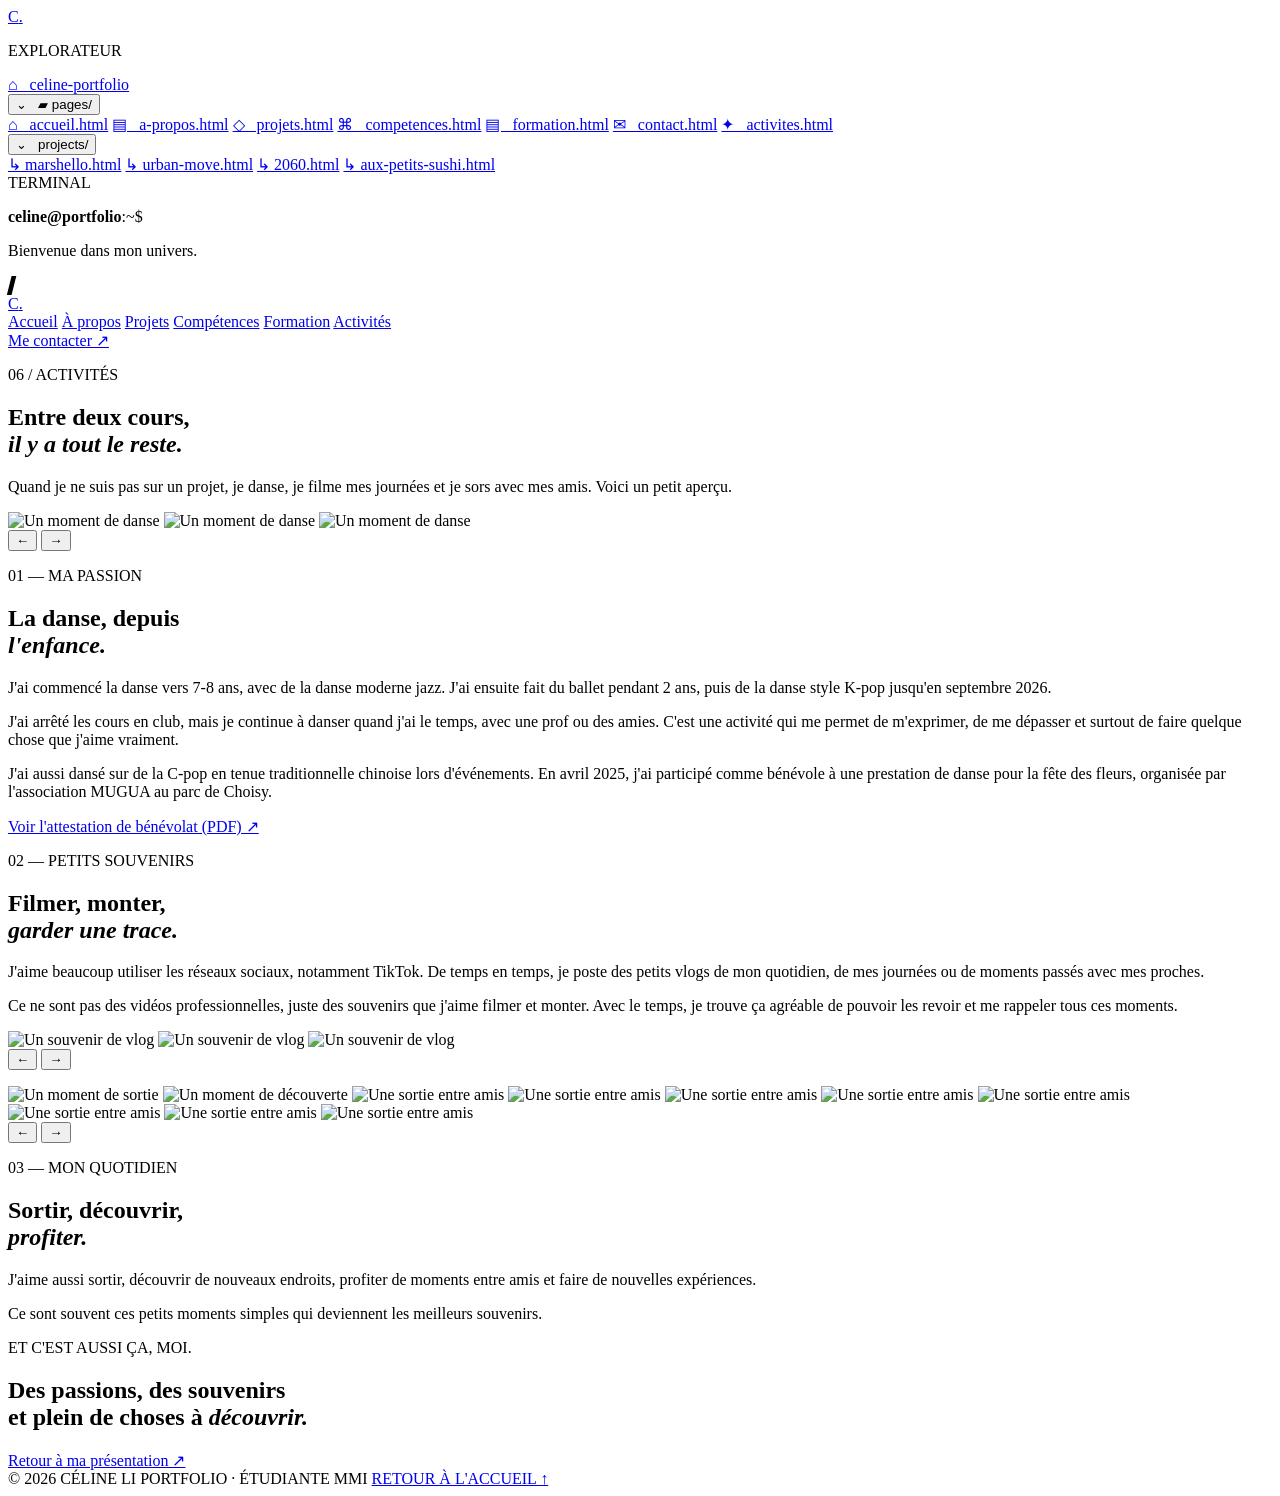
==== activites.html @ ab3d90d6 "Add files via upload" ====
<!DOCTYPE html>
<html lang="fr">
<head>
  <meta charset="UTF-8">
  <meta name="viewport" content="width=device-width, initial-scale=1.0">
  <meta name="description" content="Les activités de Céline Li : danse, vlogs et sorties.">
  <title>Activités — Céline Li</title>
  <link rel="preconnect" href="https://fonts.googleapis.com">
  <link rel="preconnect" href="https://fonts.gstatic.com" crossorigin>
  <link href="https://fonts.googleapis.com/css2?family=DM+Sans:wght@400;500;600;700&family=Playfair+Display:ital,wght@0,600;0,700;1,600&family=Space+Mono:wght@400;700&display=swap" rel="stylesheet">
  <link rel="stylesheet" href="css/base.css">
  <link rel="stylesheet" href="css/activites.css">
  <link rel="stylesheet" href="css/lightbox.css">
  <script src="js/base.js" defer></script>
  <script src="js/lightbox.js" defer></script>
  <script src="js/activites.js" defer></script>
</head>
<body data-page="activites">
<div class="layout">
  <aside class="explorer">
    <a class="monogram" href="index.html">C<span>.</span></a>
    <p class="explorer-label">EXPLORATEUR</p>
    <a class="tree-link" href="index.html">⌂ &nbsp; celine-portfolio</a>
    <div class="tree-group">
      <button class="tree-toggle" aria-expanded="true">⌄ &nbsp; ▰ pages/</button>
      <div class="tree-children">
        <a href="index.html">⌂ &nbsp; accueil.html</a>
        <a href="apropos.html">▤ &nbsp; a-propos.html</a>
        <a href="projets.html">◇ &nbsp; projets.html</a>
        <a href="competences.html">⌘ &nbsp; competences.html</a>
        <a href="formation.html">▤ &nbsp; formation.html</a>
        <a href="contact.html">✉ &nbsp; contact.html</a>
        <a href="activites.html">✦ &nbsp; activites.html</a>
      </div>
    </div>
    <div class="tree-group">
      <button class="tree-toggle" aria-expanded="true">⌄ &nbsp; projects/</button>
      <div class="tree-children">
        <a href="projets/marshello.html">↳ marshello.html</a>
        <a href="projets/urban-move.html">↳ urban-move.html</a>
        <a href="projets/2060.html">↳ 2060.html</a>
        <a href="projets/aux-petits-sushi.html">↳ aux-petits-sushi.html</a>
      </div>
    </div>
    <div class="terminal">
      <span>TERMINAL</span>
      <p><b>celine@portfolio</b>:~$</p>
      <p>Bienvenue dans mon univers.</p>
      <i>▍</i>
    </div>
  </aside>

  <main>
    <header class="topbar">
      <a class="brand" href="index.html">C<span>.</span></a>
      <nav aria-label="Navigation principale">
        <a href="index.html" data-page="index">Accueil</a>
        <a href="apropos.html" data-page="apropos">À propos</a>
        <a href="projets.html" data-page="projets">Projets</a>
        <a href="competences.html" data-page="competences">Compétences</a>
        <a href="formation.html" data-page="formation">Formation</a>
        <a href="activites.html" data-page="activites">Activités</a>
      </nav>
      <a class="contact-link" href="contact.html">Me contacter ↗</a>
    </header>

    <section class="page-hero">
      <p class="eyebrow">06 / ACTIVITÉS</p>
      <h1>Entre deux cours,<br><em>il y a tout le reste.</em></h1>
      <p class="intro">Quand je ne suis pas sur un projet, je danse, je filme mes journées et je sors avec mes amis. Voici un petit aperçu.</p>
    </section>

    <section class="about-layout">
      <div class="about-photo-note">
        <div class="carousel" aria-label="Photos de danse">
          <div class="carousel-frame">
            <div class="carousel-track" tabindex="0">
              <img data-zoom src="img/activites/danse-1.jpg" alt="Un moment de danse" loading="lazy">
              <img data-zoom src="img/activites/danse-2.jpg" alt="Un moment de danse" loading="lazy">
              <img data-zoom src="img/activites/danse-3.jpg" alt="Un moment de danse" loading="lazy">
            </div>
            <button class="carousel-btn prev" type="button" aria-label="Photo précédente">←</button>
            <button class="carousel-btn next" type="button" aria-label="Photo suivante">→</button>
          </div>
          <p class="carousel-count photo-caption" aria-live="polite"></p>
        </div>
      </div>
      <div class="about-copy">
        <p class="eyebrow">01 — MA PASSION</p>
        <h2>La danse, depuis<br><em>l'enfance.</em></h2>
        <p>J'ai commencé la danse vers 7-8 ans, avec de la danse moderne jazz. J'ai ensuite fait du ballet pendant 2 ans, puis de la danse style K-pop jusqu'en septembre 2026.</p>
        <p>J'ai arrêté les cours en club, mais je continue à danser quand j'ai le temps, avec une prof ou des amies. C'est une activité qui me permet de m'exprimer, de me dépasser et surtout de faire quelque chose que j'aime vraiment.</p>
        <p>J'ai aussi dansé sur de la C-pop en tenue traditionnelle chinoise lors d'événements. En avril 2025, j'ai participé comme bénévole à une prestation de danse pour la fête des fleurs, organisée par l'association MUGUA au parc de Choisy.</p>
        <a class="text-link" href="docs/attestation-benevolat.pdf" target="_blank" rel="noopener noreferrer">Voir l'attestation de bénévolat (PDF) ↗</a>
      </div>
    </section>

    <section class="about-layout reverse">
      <div class="about-copy">
        <p class="eyebrow">02 — PETITS SOUVENIRS</p>
        <h2>Filmer, monter,<br><em>garder une trace.</em></h2>
        <p>J'aime beaucoup utiliser les réseaux sociaux, notamment TikTok. De temps en temps, je poste des petits vlogs de mon quotidien, de mes journées ou de moments passés avec mes proches.</p>
        <p>Ce ne sont pas des vidéos professionnelles, juste des souvenirs que j'aime filmer et monter. Avec le temps, je trouve ça agréable de pouvoir les revoir et me rappeler tous ces moments.</p>
      </div>
      <div class="about-photo-note">
        <div class="carousel" aria-label="Photos de vlogs">
          <div class="carousel-frame">
            <div class="carousel-track" tabindex="0">
              <img data-zoom src="img/activites/vlog-1.jpg" alt="Un souvenir de vlog" loading="lazy">
              <img data-zoom src="img/activites/vlog-2.jpg" alt="Un souvenir de vlog" loading="lazy">
              <img data-zoom src="img/activites/vlog-3.jpg" alt="Un souvenir de vlog" loading="lazy">
            </div>
            <button class="carousel-btn prev" type="button" aria-label="Photo précédente">←</button>
            <button class="carousel-btn next" type="button" aria-label="Photo suivante">→</button>
          </div>
          <p class="carousel-count photo-caption" aria-live="polite"></p>
        </div>
      </div>
    </section>

    <section class="about-layout">
      <div class="about-photo-note">
        <div class="carousel" aria-label="Photos de sorties">
          <div class="carousel-frame">
            <div class="carousel-track" tabindex="0">
              <img data-zoom src="img/activites/sorties-1.jpg" alt="Un moment de sortie" loading="lazy">
<img data-zoom src="img/activites/sorties-2.jpg" alt="Un moment de découverte" loading="lazy">
<img data-zoom src="img/activites/sorties-3.jpg" alt="Une sortie entre amis" loading="lazy">
<img data-zoom src="img/activites/sorties-4.jpg" alt="Une sortie entre amis" loading="lazy">
<img data-zoom src="img/activites/sorties-5.jpg" alt="Une sortie entre amis" loading="lazy">
<img data-zoom src="img/activites/sorties-6.jpg" alt="Une sortie entre amis" loading="lazy">
<img data-zoom src="img/activites/sorties-7.jpg" alt="Une sortie entre amis" loading="lazy">
<img data-zoom src="img/activites/sorties-8.jpg" alt="Une sortie entre amis" loading="lazy">
<img data-zoom src="img/activites/sorties-9.jpg" alt="Une sortie entre amis" loading="lazy">
<img data-zoom src="img/activites/sorties-10.jpg" alt="Une sortie entre amis" loading="lazy">
            </div>
            <button class="carousel-btn prev" type="button" aria-label="Photo précédente">←</button>
            <button class="carousel-btn next" type="button" aria-label="Photo suivante">→</button>
          </div>
          <p class="carousel-count photo-caption" aria-live="polite"></p>
        </div>
      </div>
      <div class="about-copy">
        <p class="eyebrow">03 — MON QUOTIDIEN</p>
        <h2>Sortir, découvrir,<br><em>profiter.</em></h2>
        <p>J'aime aussi sortir, découvrir de nouveaux endroits, profiter de moments entre amis et faire de nouvelles expériences.</p>
        <p>Ce sont souvent ces petits moments simples qui deviennent les meilleurs souvenirs.</p>
      </div>
    </section>

    <section class="contact-panel">
      <p class="eyebrow">ET C'EST AUSSI ÇA, MOI.</p>
      <h2>Des passions, des souvenirs<br>et plein de choses à <em>découvrir.</em></h2>
      <a class="btn dark" href="apropos.html">Retour à ma présentation ↗</a>
    </section>

    <footer>
      <span>© 2026 CÉLINE LI</span>
      <span>PORTFOLIO · ÉTUDIANTE MMI</span>
      <a href="index.html">RETOUR À L'ACCUEIL ↑</a>
    </footer>
  </main>
</div>
</body>
</html>
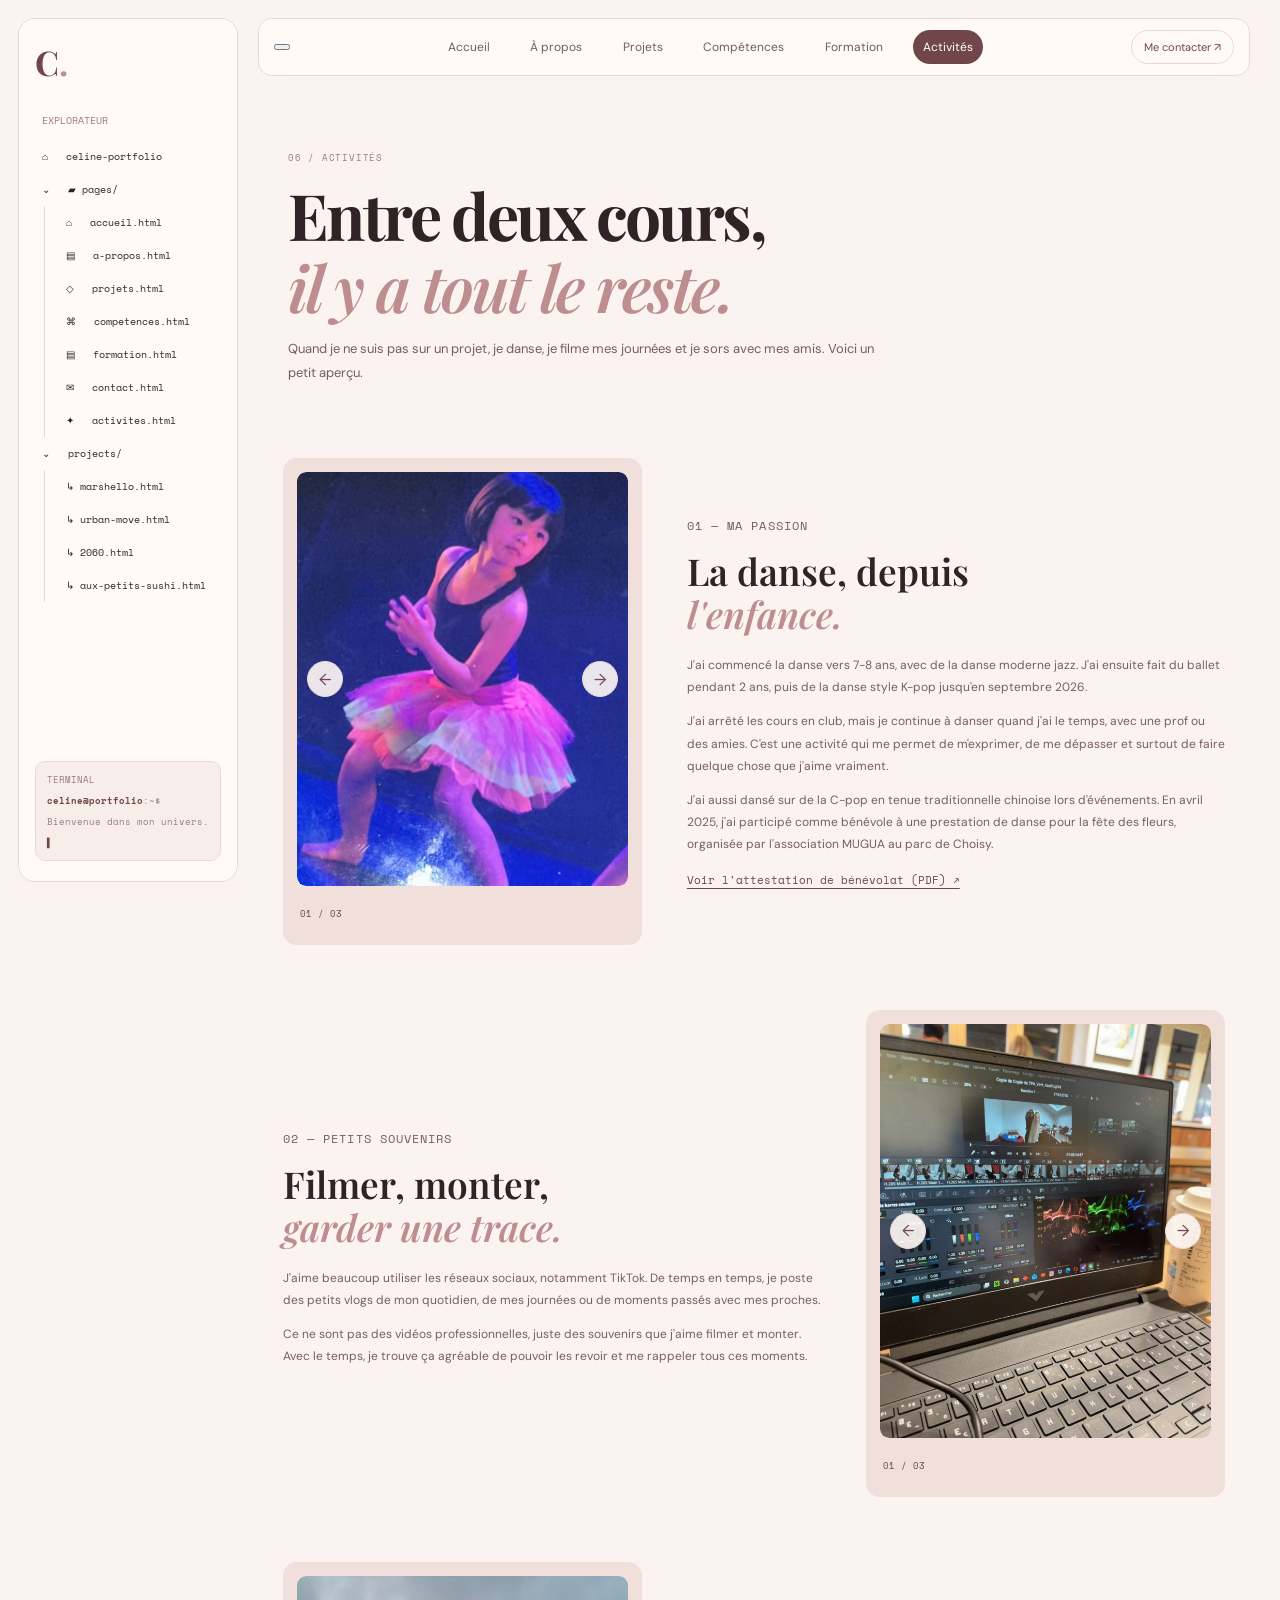
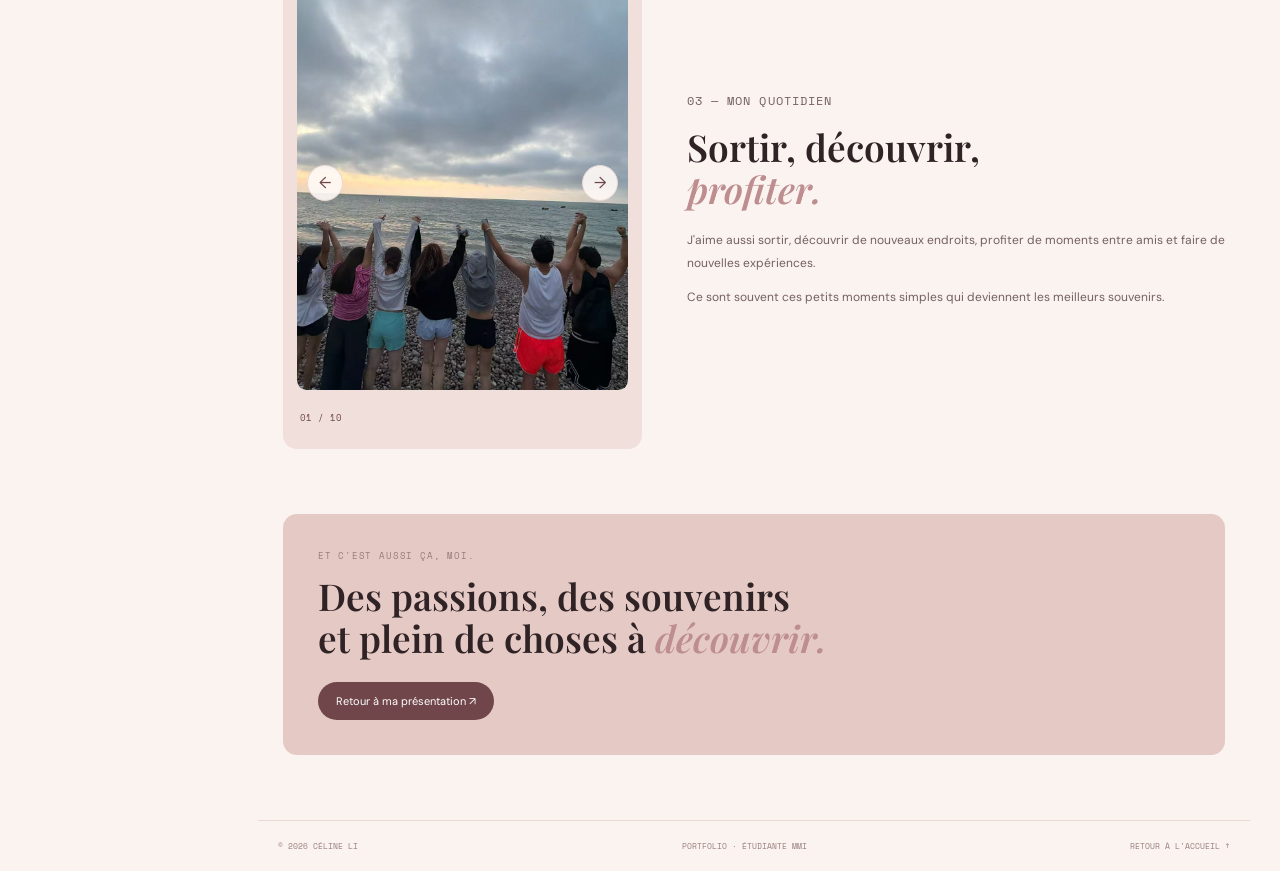
==== commit 49d2523e: "responsive sur mobile Added a burger menu button to the header for navigation." ====
--- a/activites.html
+++ b/activites.html
@@ -52,6 +52,16 @@
 
   <main>
     <header class="topbar">
+  <a class="brand" href="index.html">C<span>.</span></a>
+
+  <button class="burger-menu"
+          aria-label="Ouvrir le menu"
+          aria-expanded="false"
+          aria-controls="main-navigation">
+    <span></span>
+    <span></span>
+    <span></span>
+  </button>
       <a class="brand" href="index.html">C<span>.</span></a>
       <nav aria-label="Navigation principale">
         <a href="index.html" data-page="index">Accueil</a>
--- a/css/base.css
+++ b/css/base.css
@@ -0,0 +1,154 @@
+/* STYLES COMMUNS : couleurs, polices, explorateur, navigation, boutons et footer */
+
+/* Variables et base */
+:root {
+    --cream:#faf3ef; --paper:#fffaf7; --pink:#e7c9c5; --rose:#bd8d90;
+    --wine:#70464a; --ink:#302326; --muted:#987d7d; --line:#ead8d3;
+    --mono:'Space Mono',monospace; --serif:'Playfair Display',serif; --sans:'DM Sans',sans-serif;
+}
+* { box-sizing:border-box; }
+html { scroll-behavior:smooth; }
+body { margin:0; background:var(--cream); color:var(--ink); font-family:var(--sans); }
+a { color:inherit; text-decoration:none; }
+button { font:inherit; }
+.layout { max-width:1600px; margin:auto; }
+
+/* Explorateur */
+.explorer {
+    position:fixed; top:18px; bottom:18px; left:max(18px,calc((100vw - 1564px)/2));
+    width:220px; background:#fffaf7ed; border:1px solid var(--line); border-radius:17px;
+    padding:20px 16px; display:flex; flex-direction:column; z-index:5;
+}
+.monogram,.brand { font:700 34px var(--serif); color:var(--wine); }
+.monogram span,.brand span { color:var(--rose); }
+.explorer-label { font:10px var(--mono); color:var(--muted); margin:28px 7px 12px; }
+.tree-link,.tree-children a,.tree-toggle {
+    display:block; padding:9px 7px; border:0; background:none; width:100%;
+    text-align:left; border-radius:6px; font:10px var(--mono); color:var(--ink); cursor:pointer;
+}
+.tree-children { padding-left:14px; border-left:1px solid var(--line); margin-left:9px; }
+.tree-link:hover,.tree-children a:hover,.tree-toggle:hover { background:#f4e6e1; color:var(--wine); }
+.terminal { margin-top:auto; background:#f7eeea; border:1px solid var(--line); border-radius:10px; padding:11px; font:9px var(--mono); color:var(--muted); }
+.terminal span { font-size:9px; }
+.terminal b,.terminal i { color:var(--wine); }
+.terminal p { margin:8px 0; }
+.terminal i { font-style:normal; }
+
+/* Navigation */
+main { margin-left:258px; padding:18px 30px 0 0; }
+.topbar {
+    height:58px; display:flex; align-items:center; justify-content:space-between;
+    padding:8px 15px; background:#fffaf7ed; border:1px solid var(--line);
+    border-radius:14px; position:sticky; top:10px; z-index:4; backdrop-filter:blur(12px);
+}
+.brand { display:none; }
+.topbar nav { display:flex; gap:clamp(7px,1.6vw,23px); }
+.topbar nav a { font-size:12px; color:#725c5d; padding:9px 10px; border-radius:25px; }
+.topbar nav a:hover,.topbar nav a.active { background:var(--wine); color:white; }
+.contact-link { border:1px solid var(--line); border-radius:25px; padding:9px 12px; font-size:11px; color:var(--wine); }
+
+/* Titres et boutons */
+.eyebrow { font:9px var(--mono); letter-spacing:.09em; color:var(--muted); margin:0 0 13px; }
+.dot { display:inline-block; width:7px; height:7px; background:#9c7776; border-radius:50%; box-shadow:0 0 0 4px #ead9d4; margin-right:7px; }
+.hero h1,.page-hero h1 { font:700 clamp(40px,5vw,66px)/1.12 var(--serif); letter-spacing:-.04em; margin:22px 0; }
+.hero h1 em,.page-hero h1 em,h2 em { color:var(--rose); font-weight:600; }
+.intro { font-size:13px; line-height:1.85; color:#755e60; max-width:540px; }
+.actions { display:flex; gap:12px; margin-top:24px; flex-wrap:wrap; }
+.btn { display:inline-flex; align-items:center; gap:18px; padding:12px 18px; border-radius:30px; font-size:11px; transition:.2s; }
+.btn:hover { transform:translateY(-3px); }
+.dark { background:var(--wine); color:white; }
+.outline { border:1px solid var(--wine); color:var(--wine); }
+
+/* Blocs communs */
+.quick-about,.contact-panel,.about-layout { margin:25px 2.5% 65px; }
+.quick-about h2,.about-copy h2,.contact-panel h2 { font:600 clamp(26px,3vw,37px)/1.16 var(--serif); margin:0; }
+.text-link { font:11px var(--mono); color:var(--wine); text-decoration:underline; text-underline-offset:4px; }
+
+/* Visuels de projet */
+.project-art { height:175px; border-radius:8px; display:grid; place-items:center; position:relative; overflow:hidden; }
+.project-art b { font:700 37px/.88 var(--serif); text-align:center; letter-spacing:-.04em; color:#f8eee9; }
+.project-art b i { font-size:.7em; color:#d8aaa6; }
+.art-label { position:absolute; top:10px; left:10px; background:#70464acc; color:white; border-radius:20px; padding:6px 9px; font:8px var(--mono); }
+.marshello { background:linear-gradient(135deg,#1f2528,#758184 55%,#222); }
+.marshello b { transform:rotate(-8deg); text-shadow:3px 3px #70464a; }
+.film { background:radial-gradient(circle,#4c3736,#080808 70%); }
+.dance { background:linear-gradient(130deg,#18191b,#36383a); }
+.dance b { font-family:var(--sans); }
+.sushi { background:linear-gradient(135deg,#3b1d20,#a8696d 60%,#3b1d20); }
+.text-link:hover { color:var(--rose); }
+
+/* Bloc photo et texte */
+.quick-about {
+    display:grid; grid-template-columns:1fr 1fr auto; gap:25px; align-items:center;
+    background:var(--paper); border:1px solid var(--line); border-radius:13px; padding:25px;
+}
+.quick-about>p,.about-copy>p { font-size:12px; line-height:1.85; color:#765f60; }
+.quick-about .actions { margin-top:0; }
+.round-link { width:38px; height:38px; border:1px solid var(--line); border-radius:50%; display:grid; place-items:center; color:var(--wine); }
+.page-hero { padding:75px 3% 35px; }
+.page-hero h1 { margin:15px 0; }
+.page-hero .intro { max-width:600px; }
+.about-layout { display:grid; grid-template-columns:.8fr 1.2fr; gap:45px; align-items:center; }
+.about-photo-note { background:#f0dfdb; border-radius:14px; padding:14px; }
+.photo-caption { display:block; font:9px var(--mono); color:var(--wine); padding:12px 3px 2px; }
+.about-copy h2 { margin:0 0 18px; }
+.about-copy .btn { margin-top:12px; }
+
+/* Panneau de contact */
+.contact-panel { background:#e5c9c5; border-radius:14px; padding:35px; }
+.contact-panel h2 { margin:0 0 22px; }
+.contact-buttons { display:flex; align-items:center; gap:12px; flex-wrap:wrap; }
+
+/* Footer */
+footer { display:flex; justify-content:space-between; gap:15px; padding:19px 2%; font:8px var(--mono); color:var(--muted); border-top:1px solid var(--line); }
+
+/* Images */
+.project-art img { position:absolute; inset:0; width:100%; height:100%; object-fit:cover; }
+.project-art.marshello img { object-position:center 25%; }
+.about-photo-note img { display:block; width:100%; aspect-ratio:4/5; object-fit:cover; object-position:center 30%; border-radius:9px; }
+
+/* Tablettes */
+@media (max-width:1050px) {
+    .explorer { width:185px; }
+    main { margin-left:220px; padding-right:18px; }
+}
+
+/* Mobiles */
+@media (max-width:700px) {
+    /* L'explorateur (style éditeur de code) est masqué : le logo est déjà dans la barre du haut */
+    .explorer { display:none; }
+    main { margin:0; padding:0 12px; }
+
+    /* Barre du haut : logo + bouton contact sur la 1re ligne, menu défilant sur la 2e */
+    .topbar {
+        height:auto; flex-wrap:wrap; align-items:center; gap:6px 10px;
+        top:8px; margin-top:12px; padding:9px 12px 6px;
+    }
+    .brand { display:block; font-size:28px; line-height:1; order:1; }
+    .contact-link { order:2; margin-left:auto; font-size:11px; padding:9px 14px; white-space:nowrap; }
+    .topbar nav {
+        order:3; flex:0 0 100%; min-width:0; gap:4px; justify-content:flex-start;
+        overflow-x:auto; scrollbar-width:none; -webkit-overflow-scrolling:touch;
+        padding-bottom:4px;
+    }
+    .topbar nav::-webkit-scrollbar { display:none; }
+    .topbar nav a { font-size:12px; padding:9px 13px; white-space:nowrap; flex:0 0 auto; }
+
+    .hero h1 { font-size:clamp(36px,10vw,54px); }
+    .intro { font-size:13px; }
+    .project-art { height:190px; }
+    .quick-about { grid-template-columns:1fr; gap:8px; }
+    .quick-about .actions { margin-top:0; }
+    .round-link { justify-self:start; }
+    .page-hero { padding:45px 3% 20px; }
+    .about-layout { grid-template-columns:1fr; gap:18px; }
+    .contact-panel { padding:24px; }
+    .contact-panel h2 { font-size:28px; }
+    .btn { padding:13px 18px; font-size:12px; }
+    footer { flex-wrap:wrap; font-size:8px; }
+}
+
+/* Accessibilité */
+@media (prefers-reduced-motion:reduce) {
+    * { scroll-behavior:auto !important; transition:none !important; animation:none !important; }
+}
--- a/css/activites.css
+++ b/css/activites.css
@@ -0,0 +1,71 @@
+/* Page « Activités » (activites.html) : carrousel de photos. */
+
+/* Images */
+
+.about-layout.reverse {
+    grid-template-columns: 1.2fr .8fr;
+}
+
+/* Mobiles */
+
+@media (max-width: 700px) {
+    .about-layout.reverse {
+        grid-template-columns: 1fr;
+    }
+}
+
+/* Carrousel */
+
+.carousel-frame {
+    position: relative;
+}
+
+.carousel-track {
+    display: flex;
+    overflow-x: auto;
+    scroll-snap-type: x mandatory;
+    scrollbar-width: none;
+    border-radius: 9px;
+}
+
+.carousel-track::-webkit-scrollbar {
+    display: none;
+}
+
+.carousel-track img {
+    flex: 0 0 100%;
+    scroll-snap-align: center;
+}
+
+.carousel-btn {
+    position: absolute;
+    top: 50%;
+    transform: translateY(-50%);
+    width: 36px;
+    height: 36px;
+    display: grid;
+    place-items: center;
+    border: 1px solid var(--line);
+    border-radius: 50%;
+    background: #fffaf7e6;
+    color: var(--wine);
+    cursor: pointer;
+    transition: .2s;
+}
+
+.carousel-btn:hover {
+    background: var(--wine);
+    color: white;
+}
+
+.carousel-btn[hidden] {
+    display: none;
+}
+
+.carousel-btn.prev {
+    left: 10px;
+}
+
+.carousel-btn.next {
+    right: 10px;
+}
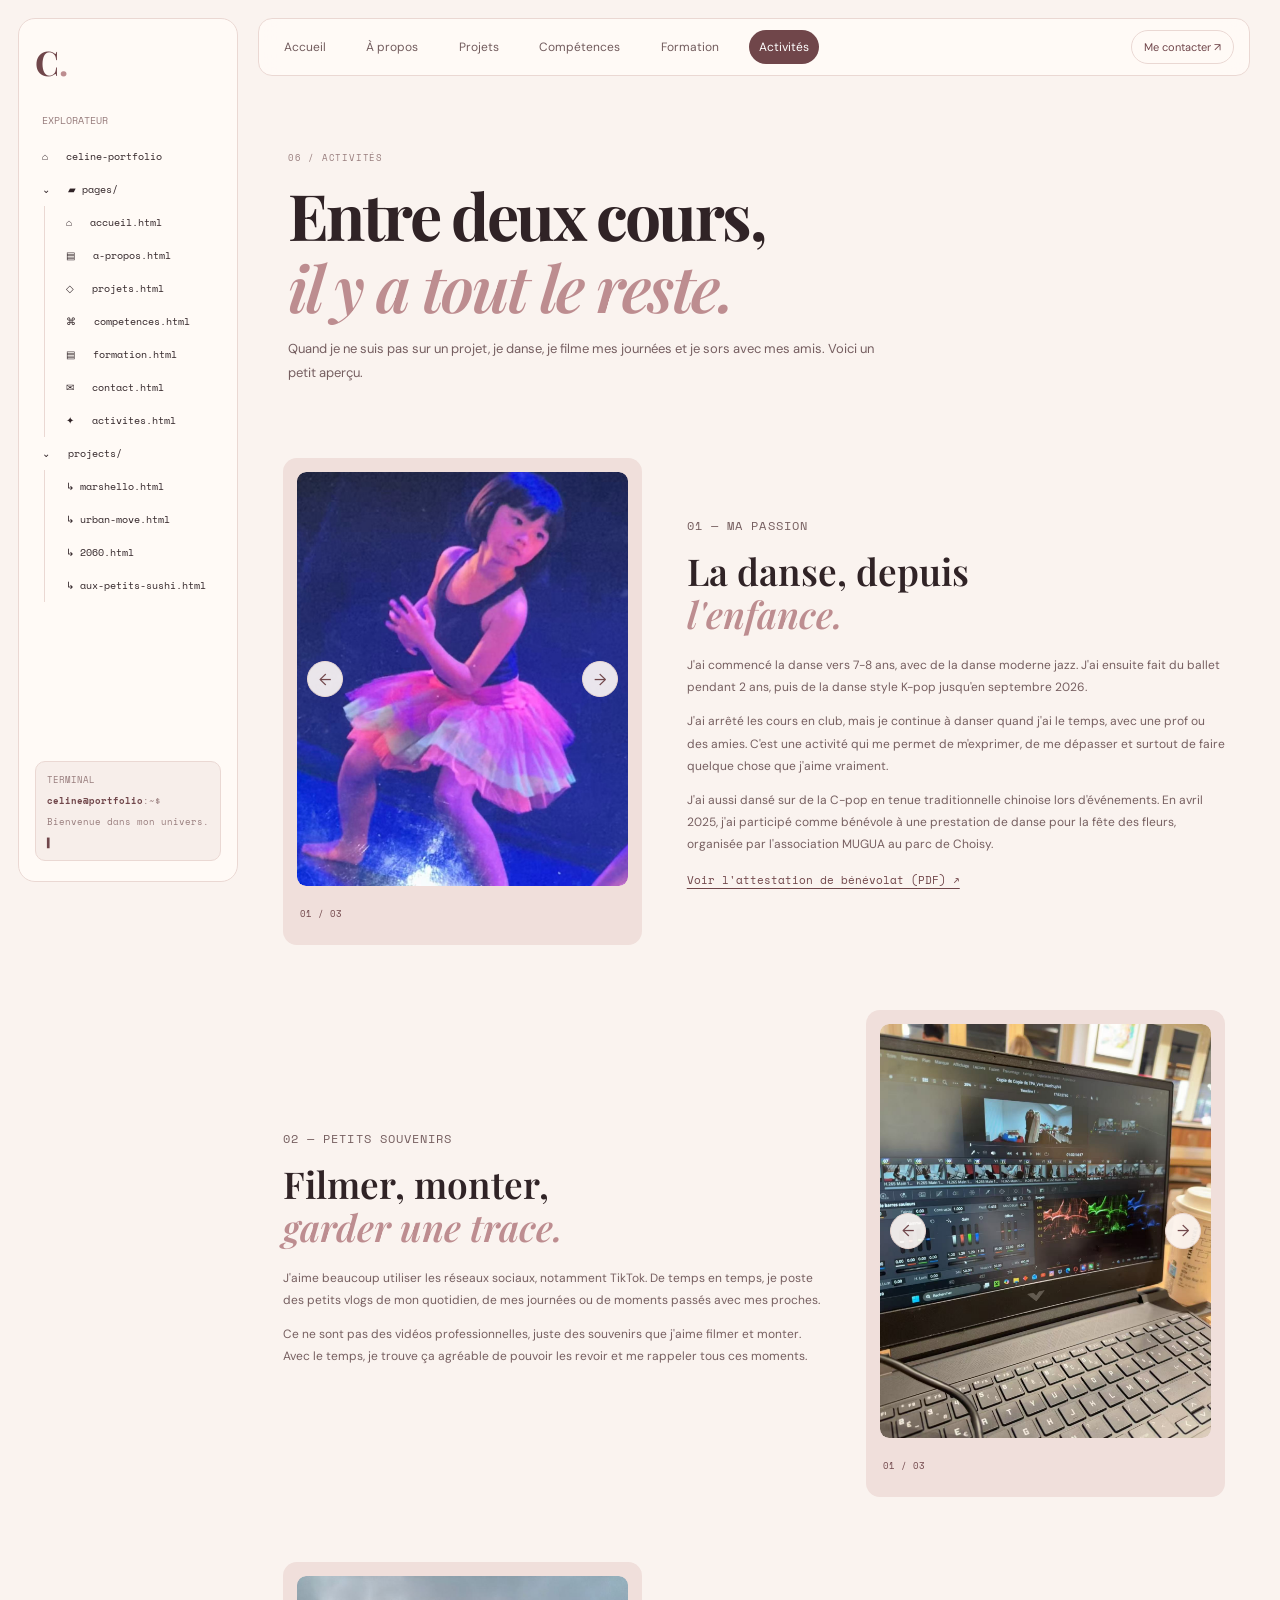
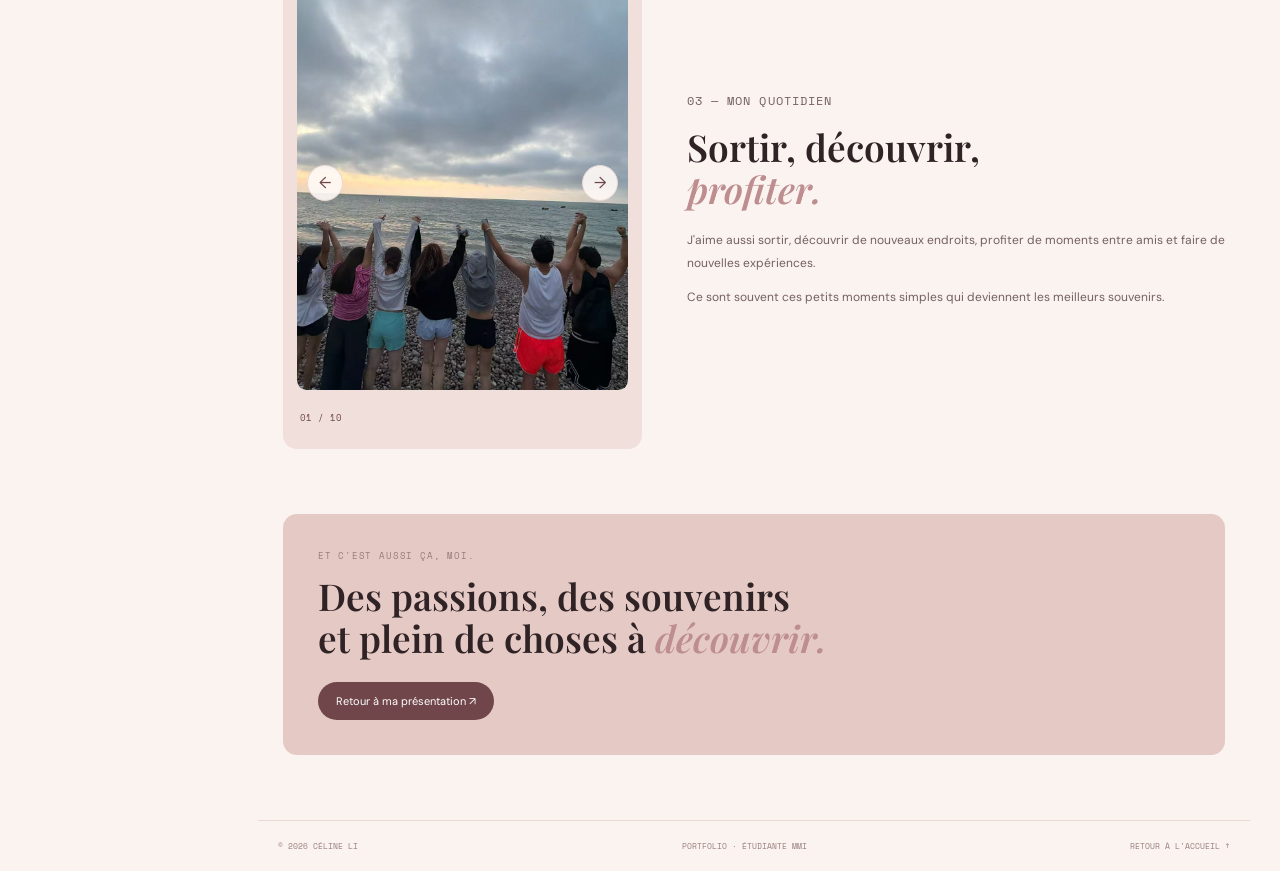
==== commit 884dd287: "Refactor navigation structure in activites.html Removed burger menu button and simplified navigation" ====
--- a/activites.html
+++ b/activites.html
@@ -52,16 +52,6 @@
 
   <main>
     <header class="topbar">
-  <a class="brand" href="index.html">C<span>.</span></a>
-
-  <button class="burger-menu"
-          aria-label="Ouvrir le menu"
-          aria-expanded="false"
-          aria-controls="main-navigation">
-    <span></span>
-    <span></span>
-    <span></span>
-  </button>
       <a class="brand" href="index.html">C<span>.</span></a>
       <nav aria-label="Navigation principale">
         <a href="index.html" data-page="index">Accueil</a>
--- a/css/base.css
+++ b/css/base.css
@@ -152,3 +152,287 @@
 @media (prefers-reduced-motion:reduce) {
     * { scroll-behavior:auto !important; transition:none !important; animation:none !important; }
 }
+
+
+/* =====================================
+   RESPONSIVE MOBILE - PORTFOLIO
+===================================== */
+
+@media screen and (max-width: 700px) {
+
+    /* Structure générale */
+
+    html, body {
+        width: 100%;
+        overflow-x: hidden;
+    }
+
+    .layout {
+        width: 100%;
+        overflow-x: clip;
+    }
+
+    main {
+        width: 100%;
+        margin: 0;
+        padding: 0 12px;
+        min-width: 0;
+    }
+
+    /* Explorateur */
+
+    .explorer {
+        display: none;
+    }
+
+    /* Barre de navigation */
+
+    .topbar {
+        position: sticky;
+        top: 5px;
+        z-index: 100;
+        width: 100%;
+        min-height: 58px;
+        height: auto;
+        display: flex;
+        align-items: center;
+        justify-content: space-between;
+        padding: 8px 15px;
+        border-radius: 12px;
+    }
+
+    .brand {
+        display: block;
+        font-size: 27px;
+    }
+
+    /* Bouton burger */
+
+    .burger-menu {
+        display: flex;
+        flex-direction: column;
+        justify-content: center;
+        gap: 5px;
+        width: 40px;
+        height: 40px;
+        padding: 8px;
+        border: 1px solid var(--line);
+        border-radius: 9px;
+        background: var(--paper);
+        cursor: pointer;
+        order: 3;
+    }
+
+    .burger-menu span {
+        display: block;
+        width: 100%;
+        height: 2px;
+        background: var(--wine);
+        border-radius: 5px;
+        transition: .2s;
+    }
+
+    .burger-menu[aria-expanded="true"] span:first-child {
+        transform: translateY(7px) rotate(45deg);
+    }
+
+    .burger-menu[aria-expanded="true"] span:nth-child(2) {
+        opacity: 0;
+    }
+
+    .burger-menu[aria-expanded="true"] span:last-child {
+        transform: translateY(-7px) rotate(-45deg);
+    }
+
+    /* Menu déroulant */
+
+    .topbar nav {
+        display: none;
+        position: absolute;
+        top: calc(100% + 8px);
+        left: 0;
+        right: 0;
+        width: 100%;
+        flex-direction: column;
+        gap: 5px;
+        padding: 12px;
+        background: var(--paper);
+        border: 1px solid var(--line);
+        border-radius: 13px;
+        box-shadow: 0 10px 25px #70464a18;
+    }
+
+    .topbar nav.menu-open {
+        display: flex;
+    }
+
+    .topbar nav a {
+        display: block;
+        width: 100%;
+        padding: 12px;
+        font-size: 13px;
+        border-radius: 8px;
+    }
+
+    .contact-link {
+        margin-left: auto;
+        margin-right: 10px;
+        font-size: 10px;
+        white-space: nowrap;
+    }
+
+    /* Titres */
+
+    .page-hero {
+        padding: 40px 3% 20px;
+    }
+
+    .page-hero h1,
+    .hero h1 {
+        font-size: clamp(34px, 9vw, 48px);
+        overflow-wrap: break-word;
+    }
+
+    .intro {
+        font-size: 13px;
+        line-height: 1.8;
+    }
+
+    /* Sections */
+
+    .about-layout,
+    .about-layout.reverse {
+        display: grid;
+        grid-template-columns: minmax(0, 1fr);
+        gap: 22px;
+        margin: 25px 2% 45px;
+    }
+
+    .about-copy {
+        min-width: 0;
+    }
+
+    .about-copy h2 {
+        font-size: 29px;
+    }
+
+    .about-copy p {
+        font-size: 13px;
+    }
+
+    /* Images générales */
+
+    img {
+        max-width: 100%;
+    }
+
+    .about-photo-note {
+        width: 100%;
+        min-width: 0;
+        padding: 10px;
+        overflow: hidden;
+    }
+
+    .about-photo-note > img {
+        width: 100%;
+        height: auto;
+        max-height: 380px;
+        aspect-ratio: 4 / 5;
+        object-fit: cover;
+        border-radius: 9px;
+    }
+
+    /* Décorations inutiles sur téléphone */
+
+    .sparkle,
+    .hero-index,
+    .handwritten span {
+        display: none;
+    }
+
+    /* Blocs */
+
+    .quick-about {
+        grid-template-columns: 1fr;
+        padding: 20px;
+        gap: 15px;
+    }
+
+    .contact-panel {
+        padding: 22px;
+    }
+
+    .contact-panel h2 {
+        font-size: 26px;
+    }
+
+    /* Boutons */
+
+    .actions {
+        gap: 9px;
+    }
+
+    .btn {
+        max-width: 100%;
+        white-space: normal;
+        justify-content: center;
+        text-align: center;
+    }
+
+    /* Footer */
+
+    footer {
+        display: flex;
+        flex-direction: column;
+        align-items: flex-start;
+        gap: 13px;
+        padding: 25px 12px;
+        font-size: 9px;
+    }
+
+    footer span,
+    footer a {
+        max-width: 100%;
+        overflow-wrap: anywhere;
+    }
+
+    .footer-info,
+    .footer-links {
+        display: flex;
+        flex-direction: column;
+        gap: 10px;
+    }
+
+}
+
+/* Très petits téléphones */
+
+@media screen and (max-width: 380px) {
+
+    main {
+        padding: 0 8px;
+    }
+
+    .topbar {
+        padding: 7px 9px;
+    }
+
+    .contact-link {
+        font-size: 9px;
+        padding: 7px;
+    }
+
+    .page-hero h1,
+    .hero h1 {
+        font-size: 34px;
+    }
+
+    .btn {
+        font-size: 10px;
+        padding: 11px 13px;
+    }
+
+}
+.burger-menu {
+    display: none;
+}
--- a/css/activites.css
+++ b/css/activites.css
@@ -69,3 +69,55 @@
 .carousel-btn.next {
     right: 10px;
 }
+
+/* =====================================
+   RESPONSIVE - PAGE ACTIVITES
+===================================== */
+
+@media screen and (max-width: 700px) {
+
+    .carousel {
+        width: 100%;
+        min-width: 0;
+    }
+
+    .carousel-frame {
+        width: 100%;
+        overflow: hidden;
+        border-radius: 9px;
+    }
+
+    .carousel-track {
+        width: 100%;
+        max-width: 100%;
+        overflow-x: auto;
+        scroll-snap-type: x mandatory;
+        -webkit-overflow-scrolling: touch;
+    }
+
+    .carousel-track img {
+        flex: 0 0 100%;
+        width: 100%;
+        height: 320px;
+        max-height: 65vh;
+        object-fit: cover;
+        scroll-snap-align: center;
+    }
+
+    /* On utilise le glissement du doigt
+       plutôt que les flèches sur téléphone */
+
+    .carousel-btn {
+        display: none !important;
+    }
+
+    .carousel-count {
+        font-size: 9px;
+        text-align: center;
+    }
+
+    .about-layout.reverse {
+        grid-template-columns: 1fr;
+    }
+
+}
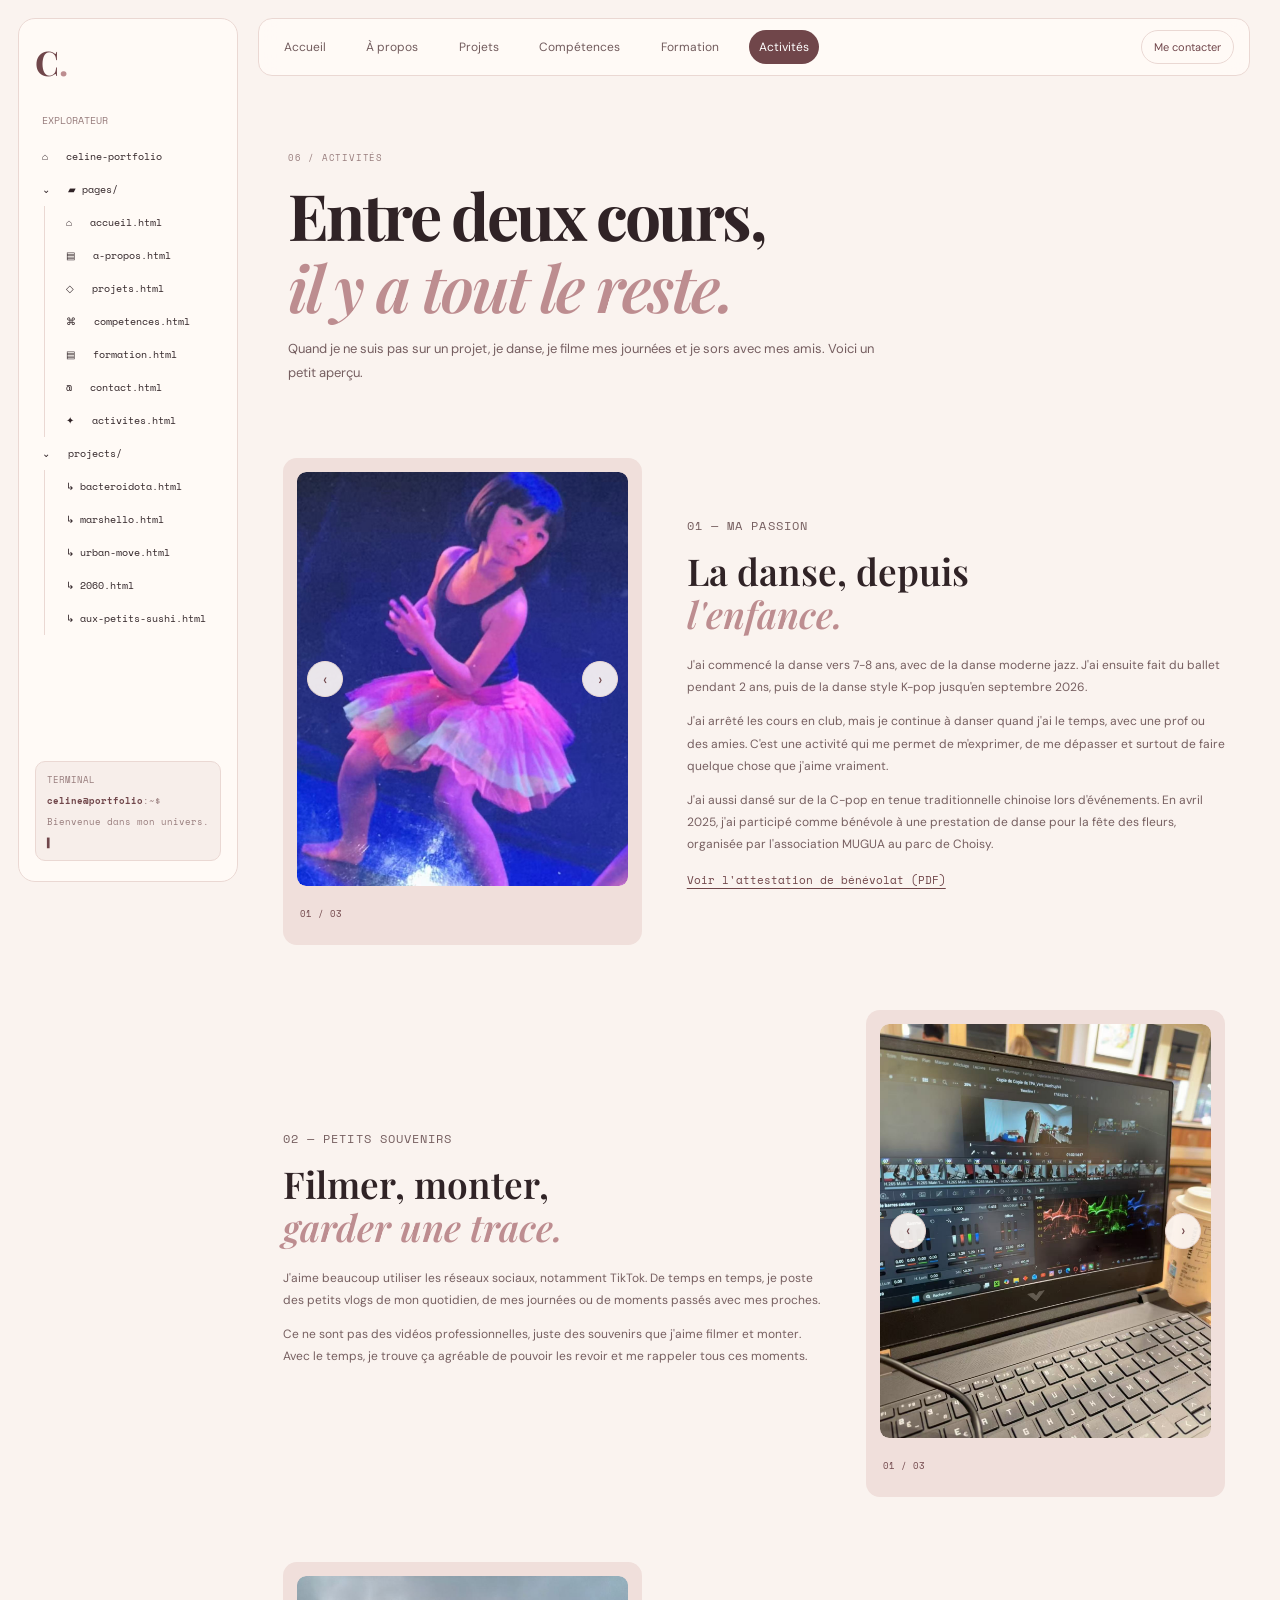
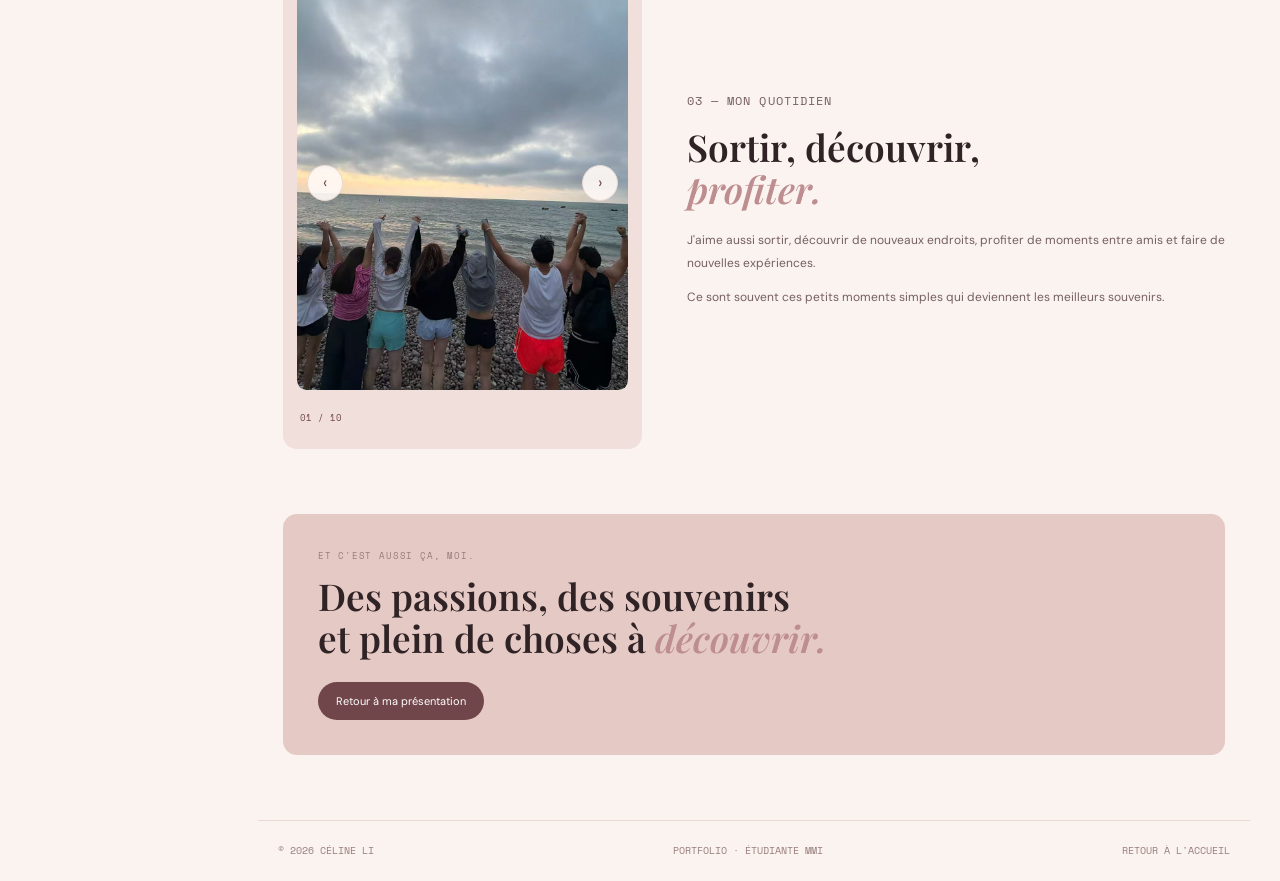
==== commit 461b5ceb: "Add link to bacteroidota.html Added link to bacteroidota.html in the projects section." ====
--- a/activites.html
+++ b/activites.html
@@ -36,6 +36,7 @@
     <div class="tree-group">
       <button class="tree-toggle" aria-expanded="true">⌄ &nbsp; projects/</button>
       <div class="tree-children">
+        <a href="projets/bacteroidota.html">↳ bacteroidota.html</a>
         <a href="projets/marshello.html">↳ marshello.html</a>
         <a href="projets/urban-move.html">↳ urban-move.html</a>
         <a href="projets/2060.html">↳ 2060.html</a>
--- a/css/base.css
+++ b/css/base.css
@@ -8,7 +8,7 @@
 }
 * { box-sizing:border-box; }
 html { scroll-behavior:smooth; }
-body { margin:0; background:var(--cream); color:var(--ink); font-family:var(--sans); }
+body { margin:0; background:var(--cream); color:var(--ink); font-family:var(--sans); font-variant-emoji:text; }
 a { color:inherit; text-decoration:none; }
 button { font:inherit; }
 .layout { max-width:1600px; margin:auto; }
@@ -47,6 +47,17 @@
 .topbar nav a:hover,.topbar nav a.active { background:var(--wine); color:white; }
 .contact-link { border:1px solid var(--line); border-radius:25px; padding:9px 12px; font-size:11px; color:var(--wine); }
 
+/* Bouton burger (caché sur ordinateur, affiché sur mobile) */
+.burger {
+    display:none; width:44px; height:44px; padding:0; border:1px solid var(--line);
+    border-radius:50%; background:none; cursor:pointer;
+    flex-direction:column; align-items:center; justify-content:center; gap:5px;
+}
+.burger span { display:block; width:18px; height:2px; background:var(--wine); border-radius:2px; transition:transform .2s, opacity .2s; }
+.burger[aria-expanded="true"] span:nth-child(1) { transform:translateY(7px) rotate(45deg); }
+.burger[aria-expanded="true"] span:nth-child(2) { opacity:0; }
+.burger[aria-expanded="true"] span:nth-child(3) { transform:translateY(-7px) rotate(-45deg); }
+
 /* Titres et boutons */
 .eyebrow { font:9px var(--mono); letter-spacing:.09em; color:var(--muted); margin:0 0 13px; }
 .dot { display:inline-block; width:7px; height:7px; background:#9c7776; border-radius:50%; box-shadow:0 0 0 4px #ead9d4; margin-right:7px; }
@@ -65,6 +76,7 @@
 .text-link { font:11px var(--mono); color:var(--wine); text-decoration:underline; text-underline-offset:4px; }
 
 /* Visuels de projet */
+.bacterio { background:linear-gradient(135deg,#2c3a35,#7f9a8c 55%,#2c3a35); }
 .project-art { height:175px; border-radius:8px; display:grid; place-items:center; position:relative; overflow:hidden; }
 .project-art b { font:700 37px/.88 var(--serif); text-align:center; letter-spacing:-.04em; color:#f8eee9; }
 .project-art b i { font-size:.7em; color:#d8aaa6; }
@@ -100,7 +112,10 @@
 .contact-buttons { display:flex; align-items:center; gap:12px; flex-wrap:wrap; }
 
 /* Footer */
-footer { display:flex; justify-content:space-between; gap:15px; padding:19px 2%; font:8px var(--mono); color:var(--muted); border-top:1px solid var(--line); }
+footer { display:flex; flex-wrap:wrap; justify-content:space-between; align-items:center; gap:10px 18px; padding:22px 2%; font:10px/1.6 var(--mono); color:var(--muted); border-top:1px solid var(--line); }
+.footer-info,.footer-links { display:flex; flex-wrap:wrap; gap:4px 16px; }
+.footer-name { font:600 18px var(--serif); color:var(--wine); }
+footer a:hover { color:var(--wine); }
 
 /* Images */
 .project-art img { position:absolute; inset:0; width:100%; height:100%; object-fit:cover; }
@@ -113,29 +128,27 @@
     main { margin-left:220px; padding-right:18px; }
 }
 
+/* Petites tablettes et mobiles : menu burger */
+@media (max-width:900px) {
+    /* Un seul en-tête : l'explorateur est caché, le menu devient un burger */
+    .explorer { display:none; }
+    main { margin:0; padding:10px 10px 0; }
+
+    .topbar { height:auto; min-height:58px; top:8px; padding:7px 7px 7px 16px; flex-wrap:wrap; }
+    .brand { display:block; flex:1; font-size:30px; }
+    .burger { display:flex; }
+
+    /* Menu et « Me contacter » cachés tant que le burger n'est pas ouvert */
+    .topbar.has-menu nav,.topbar.has-menu .contact-link { display:none; }
+    .topbar.has-menu.open nav { display:flex; flex-direction:column; gap:4px; flex:0 0 100%; width:100%; order:3; padding:10px 0 4px; }
+    .topbar.has-menu.open nav a { font-size:15px; padding:13px 16px; }
+    .topbar.has-menu.open .contact-link { display:block; width:100%; order:4; margin-top:4px; padding:13px; text-align:center; font-size:14px; }
+}
+
 /* Mobiles */
 @media (max-width:700px) {
-    /* L'explorateur (style éditeur de code) est masqué : le logo est déjà dans la barre du haut */
-    .explorer { display:none; }
-    main { margin:0; padding:0 12px; }
-
-    /* Barre du haut : logo + bouton contact sur la 1re ligne, menu défilant sur la 2e */
-    .topbar {
-        height:auto; flex-wrap:wrap; align-items:center; gap:6px 10px;
-        top:8px; margin-top:12px; padding:9px 12px 6px;
-    }
-    .brand { display:block; font-size:28px; line-height:1; order:1; }
-    .contact-link { order:2; margin-left:auto; font-size:11px; padding:9px 14px; white-space:nowrap; }
-    .topbar nav {
-        order:3; flex:0 0 100%; min-width:0; gap:4px; justify-content:flex-start;
-        overflow-x:auto; scrollbar-width:none; -webkit-overflow-scrolling:touch;
-        padding-bottom:4px;
-    }
-    .topbar nav::-webkit-scrollbar { display:none; }
-    .topbar nav a { font-size:12px; padding:9px 13px; white-space:nowrap; flex:0 0 auto; }
-
-    .hero h1 { font-size:clamp(36px,10vw,54px); }
-    .intro { font-size:13px; }
+    .hero h1 { font-size:clamp(38px,10vw,54px); }
+    .intro { font-size:12px; }
     .project-art { height:190px; }
     .quick-about { grid-template-columns:1fr; gap:8px; }
     .quick-about .actions { margin-top:0; }
@@ -144,295 +157,20 @@
     .about-layout { grid-template-columns:1fr; gap:18px; }
     .contact-panel { padding:24px; }
     .contact-panel h2 { font-size:28px; }
-    .btn { padding:13px 18px; font-size:12px; }
-    footer { flex-wrap:wrap; font-size:8px; }
+
+    /* Photos (À propos, Activités) : moins grandes, centrées */
+    .about-photo-note { width:min(100%,320px); margin-inline:auto; }
+    .about-photo-note img { max-height:380px; }
+    .carousel-track { align-items:flex-start; }
+    .carousel-track img { aspect-ratio:4/5; height:auto; object-fit:cover; }
+
+    /* Footer en colonne */
+    footer { flex-direction:column; align-items:flex-start; gap:12px; padding:24px 4px max(28px,env(safe-area-inset-bottom)); font-size:11px; }
+    .footer-info,.footer-links { flex-direction:column; gap:8px; }
+    footer a { display:inline-block; padding:4px 0; }
 }
 
 /* Accessibilité */
 @media (prefers-reduced-motion:reduce) {
     * { scroll-behavior:auto !important; transition:none !important; animation:none !important; }
 }
-
-
-/* =====================================
-   RESPONSIVE MOBILE - PORTFOLIO
-===================================== */
-
-@media screen and (max-width: 700px) {
-
-    /* Structure générale */
-
-    html, body {
-        width: 100%;
-        overflow-x: hidden;
-    }
-
-    .layout {
-        width: 100%;
-        overflow-x: clip;
-    }
-
-    main {
-        width: 100%;
-        margin: 0;
-        padding: 0 12px;
-        min-width: 0;
-    }
-
-    /* Explorateur */
-
-    .explorer {
-        display: none;
-    }
-
-    /* Barre de navigation */
-
-    .topbar {
-        position: sticky;
-        top: 5px;
-        z-index: 100;
-        width: 100%;
-        min-height: 58px;
-        height: auto;
-        display: flex;
-        align-items: center;
-        justify-content: space-between;
-        padding: 8px 15px;
-        border-radius: 12px;
-    }
-
-    .brand {
-        display: block;
-        font-size: 27px;
-    }
-
-    /* Bouton burger */
-
-    .burger-menu {
-        display: flex;
-        flex-direction: column;
-        justify-content: center;
-        gap: 5px;
-        width: 40px;
-        height: 40px;
-        padding: 8px;
-        border: 1px solid var(--line);
-        border-radius: 9px;
-        background: var(--paper);
-        cursor: pointer;
-        order: 3;
-    }
-
-    .burger-menu span {
-        display: block;
-        width: 100%;
-        height: 2px;
-        background: var(--wine);
-        border-radius: 5px;
-        transition: .2s;
-    }
-
-    .burger-menu[aria-expanded="true"] span:first-child {
-        transform: translateY(7px) rotate(45deg);
-    }
-
-    .burger-menu[aria-expanded="true"] span:nth-child(2) {
-        opacity: 0;
-    }
-
-    .burger-menu[aria-expanded="true"] span:last-child {
-        transform: translateY(-7px) rotate(-45deg);
-    }
-
-    /* Menu déroulant */
-
-    .topbar nav {
-        display: none;
-        position: absolute;
-        top: calc(100% + 8px);
-        left: 0;
-        right: 0;
-        width: 100%;
-        flex-direction: column;
-        gap: 5px;
-        padding: 12px;
-        background: var(--paper);
-        border: 1px solid var(--line);
-        border-radius: 13px;
-        box-shadow: 0 10px 25px #70464a18;
-    }
-
-    .topbar nav.menu-open {
-        display: flex;
-    }
-
-    .topbar nav a {
-        display: block;
-        width: 100%;
-        padding: 12px;
-        font-size: 13px;
-        border-radius: 8px;
-    }
-
-    .contact-link {
-        margin-left: auto;
-        margin-right: 10px;
-        font-size: 10px;
-        white-space: nowrap;
-    }
-
-    /* Titres */
-
-    .page-hero {
-        padding: 40px 3% 20px;
-    }
-
-    .page-hero h1,
-    .hero h1 {
-        font-size: clamp(34px, 9vw, 48px);
-        overflow-wrap: break-word;
-    }
-
-    .intro {
-        font-size: 13px;
-        line-height: 1.8;
-    }
-
-    /* Sections */
-
-    .about-layout,
-    .about-layout.reverse {
-        display: grid;
-        grid-template-columns: minmax(0, 1fr);
-        gap: 22px;
-        margin: 25px 2% 45px;
-    }
-
-    .about-copy {
-        min-width: 0;
-    }
-
-    .about-copy h2 {
-        font-size: 29px;
-    }
-
-    .about-copy p {
-        font-size: 13px;
-    }
-
-    /* Images générales */
-
-    img {
-        max-width: 100%;
-    }
-
-    .about-photo-note {
-        width: 100%;
-        min-width: 0;
-        padding: 10px;
-        overflow: hidden;
-    }
-
-    .about-photo-note > img {
-        width: 100%;
-        height: auto;
-        max-height: 380px;
-        aspect-ratio: 4 / 5;
-        object-fit: cover;
-        border-radius: 9px;
-    }
-
-    /* Décorations inutiles sur téléphone */
-
-    .sparkle,
-    .hero-index,
-    .handwritten span {
-        display: none;
-    }
-
-    /* Blocs */
-
-    .quick-about {
-        grid-template-columns: 1fr;
-        padding: 20px;
-        gap: 15px;
-    }
-
-    .contact-panel {
-        padding: 22px;
-    }
-
-    .contact-panel h2 {
-        font-size: 26px;
-    }
-
-    /* Boutons */
-
-    .actions {
-        gap: 9px;
-    }
-
-    .btn {
-        max-width: 100%;
-        white-space: normal;
-        justify-content: center;
-        text-align: center;
-    }
-
-    /* Footer */
-
-    footer {
-        display: flex;
-        flex-direction: column;
-        align-items: flex-start;
-        gap: 13px;
-        padding: 25px 12px;
-        font-size: 9px;
-    }
-
-    footer span,
-    footer a {
-        max-width: 100%;
-        overflow-wrap: anywhere;
-    }
-
-    .footer-info,
-    .footer-links {
-        display: flex;
-        flex-direction: column;
-        gap: 10px;
-    }
-
-}
-
-/* Très petits téléphones */
-
-@media screen and (max-width: 380px) {
-
-    main {
-        padding: 0 8px;
-    }
-
-    .topbar {
-        padding: 7px 9px;
-    }
-
-    .contact-link {
-        font-size: 9px;
-        padding: 7px;
-    }
-
-    .page-hero h1,
-    .hero h1 {
-        font-size: 34px;
-    }
-
-    .btn {
-        font-size: 10px;
-        padding: 11px 13px;
-    }
-
-}
-.burger-menu {
-    display: none;
-}
--- a/css/activites.css
+++ b/css/activites.css
@@ -69,55 +69,3 @@
 .carousel-btn.next {
     right: 10px;
 }
-
-/* =====================================
-   RESPONSIVE - PAGE ACTIVITES
-===================================== */
-
-@media screen and (max-width: 700px) {
-
-    .carousel {
-        width: 100%;
-        min-width: 0;
-    }
-
-    .carousel-frame {
-        width: 100%;
-        overflow: hidden;
-        border-radius: 9px;
-    }
-
-    .carousel-track {
-        width: 100%;
-        max-width: 100%;
-        overflow-x: auto;
-        scroll-snap-type: x mandatory;
-        -webkit-overflow-scrolling: touch;
-    }
-
-    .carousel-track img {
-        flex: 0 0 100%;
-        width: 100%;
-        height: 320px;
-        max-height: 65vh;
-        object-fit: cover;
-        scroll-snap-align: center;
-    }
-
-    /* On utilise le glissement du doigt
-       plutôt que les flèches sur téléphone */
-
-    .carousel-btn {
-        display: none !important;
-    }
-
-    .carousel-count {
-        font-size: 9px;
-        text-align: center;
-    }
-
-    .about-layout.reverse {
-        grid-template-columns: 1fr;
-    }
-
-}
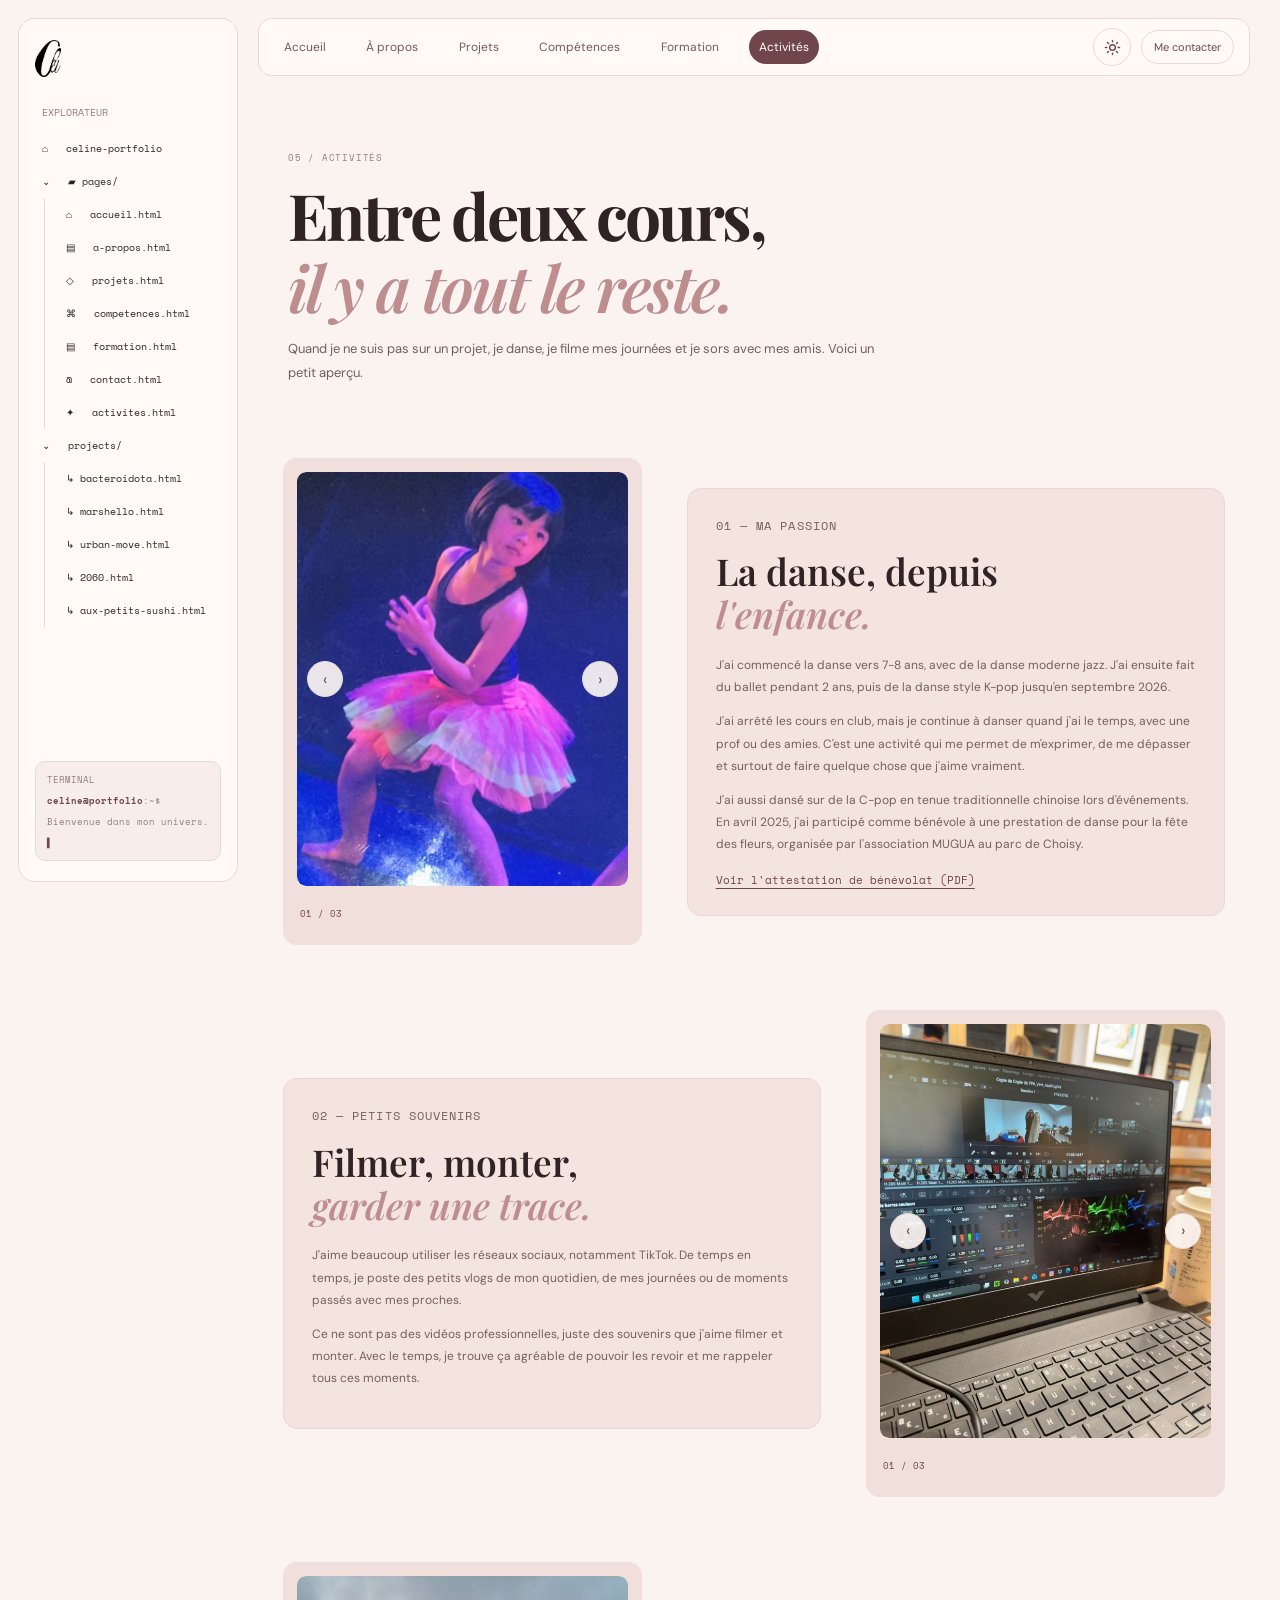
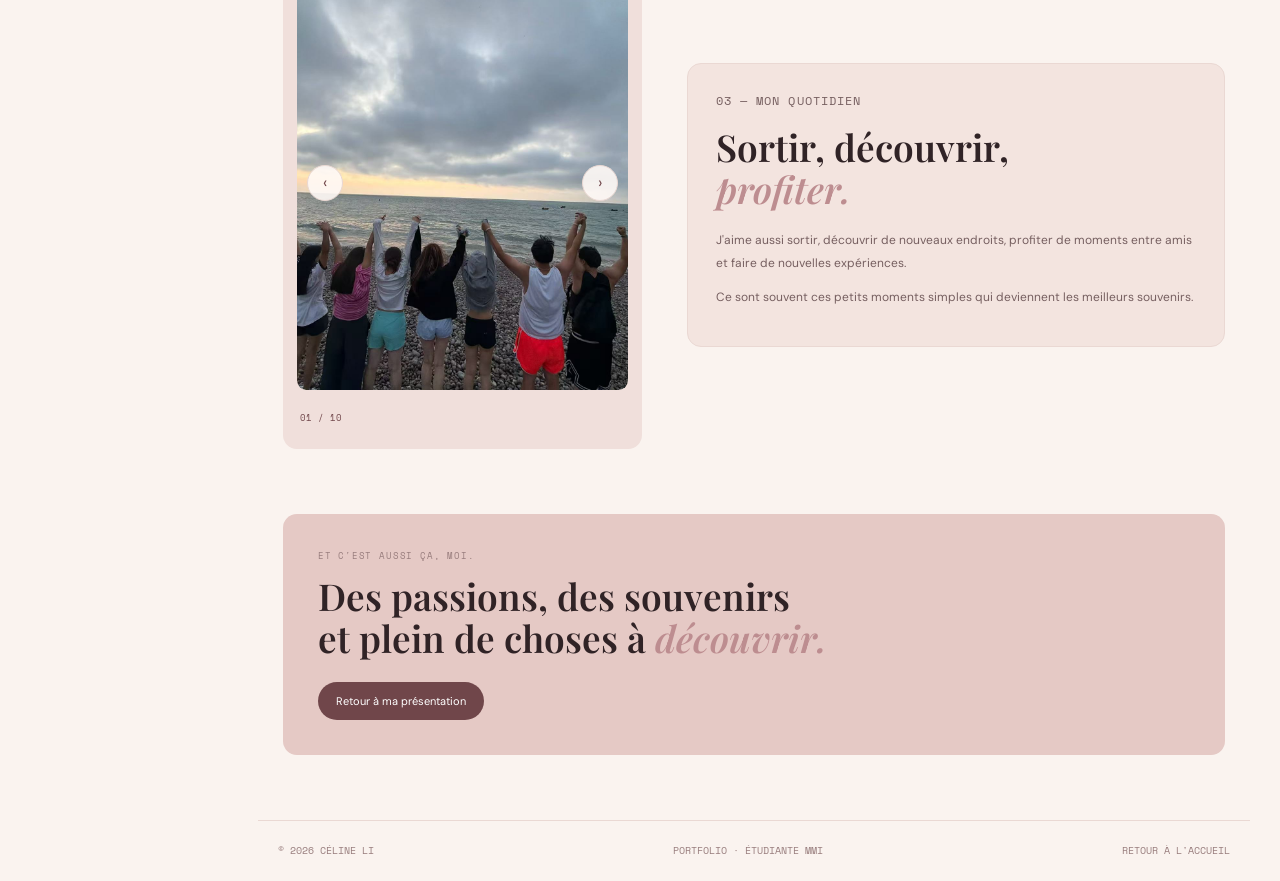
==== commit dd490a6d: "Update eyebrow text from '06' to '05'" ====
--- a/activites.html
+++ b/activites.html
@@ -66,7 +66,7 @@
     </header>
 
     <section class="page-hero">
-      <p class="eyebrow">06 / ACTIVITÉS</p>
+      <p class="eyebrow">05 / ACTIVITÉS</p>
       <h1>Entre deux cours,<br><em>il y a tout le reste.</em></h1>
       <p class="intro">Quand je ne suis pas sur un projet, je danse, je filme mes journées et je sors avec mes amis. Voici un petit aperçu.</p>
     </section>
--- a/css/base.css
+++ b/css/base.css
@@ -134,7 +134,7 @@
     .explorer { display:none; }
     main { margin:0; padding:10px 10px 0; }
 
-    .topbar { height:auto; min-height:58px; top:8px; padding:7px 7px 7px 16px; flex-wrap:wrap; }
+    .topbar { height:auto; min-height:58px; top:8px; padding:7px 7px 7px 16px; flex-wrap:wrap; background:var(--paper); box-shadow:0 -18px 0 10px var(--cream); }
     .brand { display:block; flex:1; font-size:30px; }
     .burger { display:flex; }
 
@@ -169,8 +169,82 @@
     .footer-info,.footer-links { flex-direction:column; gap:8px; }
     footer a { display:inline-block; padding:4px 0; }
 }
-
+/* Blocs de texte : léger fond pour mieux lire */
+.about-copy { background:#f3e4df; border:1px solid var(--line); border-radius:14px; padding:26px 28px; }
+@media (max-width:700px) { .about-copy { padding:20px 18px; } }
 /* Accessibilité */
 @media (prefers-reduced-motion:reduce) {
     * { scroll-behavior:auto !important; transition:none !important; animation:none !important; }
 }
+/* Même fond pour les textes des projets */
+.project-row > div,.detail-info { background:#f3e4df; border:1px solid var(--line); border-radius:14px; padding:26px 28px; }
+.detail-info > div:last-of-type { border-bottom:0; }
+@media (max-width:700px) { .project-row > div,.detail-info { padding:20px 18px; } }
+
+/* À propos sur mobile : petite photo à côté de la légende */
+@media (max-width:700px) {
+    .about-photo-note { width:100%; display:grid; grid-template-columns:auto 1fr; align-items:center; gap:16px; padding:10px; }
+    .about-photo-note > .carousel { grid-column:1 / -1; }
+    .about-photo-note > img { width:110px; aspect-ratio:4/5; max-height:none; object-position:center 25%; }
+    .about-photo-note > img + .photo-caption { padding:0; font-size:10px; line-height:1.7; }
+}
+/* Logo à la place du « C. » */
+.monogram,.brand { font-size:0; color:transparent; background:url(../img/image_2026-11-11_004732672.png) no-repeat left center / contain; flex-shrink:0; }
+.monogram { display:block; width:26px; height:38px; }
+.brand { height:40px; }
+
+/* Explorateur : espacement normal ; le terminal se cache s'il n'y a plus la place (voir js/base.js) */
+.explorer { overflow-y:auto; scrollbar-width:none; }
+.explorer::-webkit-scrollbar { display:none; }
+.explorer > * { flex-shrink:0; }
+.terminal { margin-top:auto; }
+
+/* Curseur du terminal qui clignote (même si les animations sont réduites : c'est un simple clignotement) */
+.terminal i { display:inline-block; animation:clignote 1s steps(1) infinite !important; }
+@keyframes clignote { 50% { opacity:0; } }
+/* ===== MODE SOMBRE ===== */
+/* Bouton soleil / lune (créé par js/base.js) */
+.theme-toggle {
+    width:38px; height:38px; flex-shrink:0; display:grid; place-items:center; padding:0;
+    border:1px solid var(--line); border-radius:50%; background:none; color:var(--wine); cursor:pointer; transition:.2s;
+}
+.theme-toggle:hover { background:var(--wine); color:var(--paper); }
+.theme-toggle svg { width:17px; height:17px; }
+.theme-toggle .moon, [data-theme="dark"] .theme-toggle .sun { display:none; }
+[data-theme="dark"] .theme-toggle .moon { display:block; }
+.topbar-end { display:flex; align-items:center; gap:10px; }
+@media (max-width:900px) {
+    .topbar-end { gap:8px; }
+    .topbar.has-menu.open .topbar-end { display:contents; }
+}
+
+/* Couleurs du mode sombre */
+[data-theme="dark"] {
+    --cream:#1b1517; --paper:#241d20; --pink:#4a3337; --rose:#d9a5a9;
+    --wine:#e8b9bc; --ink:#f4e9e6; --muted:#a89293; --line:#3b2f33;
+    color-scheme:dark;
+}
+[data-theme="dark"] body { background:var(--cream); }
+[data-theme="dark"] .explorer,[data-theme="dark"] .topbar { background:#241d20ee; }
+[data-theme="dark"] .terminal { background:#1f191b; }
+[data-theme="dark"] .tree-link:hover,[data-theme="dark"] .tree-children a:hover,[data-theme="dark"] .tree-toggle:hover { background:#33282b; }
+[data-theme="dark"] .topbar nav a { color:#cdb9b9; }
+[data-theme="dark"] .topbar nav a:hover,[data-theme="dark"] .topbar nav a.active,
+[data-theme="dark"] .dark { background:#a8646a; color:#fff; }
+[data-theme="dark"] .intro,[data-theme="dark"] .quick-about>p,[data-theme="dark"] .about-copy>p,
+[data-theme="dark"] .project-row p:not(.eyebrow),[data-theme="dark"] .detail-info p { color:#cbb7b7; }
+[data-theme="dark"] .dot { background:#c99a9d; box-shadow:0 0 0 4px #3b2f33; }
+[data-theme="dark"] .about-copy,[data-theme="dark"] .project-row > div,[data-theme="dark"] .detail-info { background:#2b2226; }
+[data-theme="dark"] .about-photo-note { background:#2e2427; }
+[data-theme="dark"] .contact-panel { background:#3a2a2e; }
+[data-theme="dark"] .art-label { background:#a8646add; }
+[data-theme="dark"] .monogram,[data-theme="dark"] .brand { filter:invert(.92) sepia(.25); }
+[data-theme="dark"] .orbit { border-color:#5a4247; }
+[data-theme="dark"] .desk-photo img { filter:drop-shadow(0 18px 18px #0006); }
+[data-theme="dark"] .sticker,[data-theme="dark"] .status { box-shadow:0 8px 20px #0004; }
+[data-theme="dark"] .carousel-btn { background:#241d20e6; }
+[data-theme="dark"] .carousel-btn:hover { background:#a8646a; color:#fff; }
+[data-theme="dark"] .skill-detail { background:#2b2226; border-color:var(--line); box-shadow:none; }
+[data-theme="dark"] .skill-detail div > p:last-child,[data-theme="dark"] .constellation-star span { color:#cbb7b7; }
+[data-theme="dark"] .detail-symbol.has-logo { background:#f4e9e6; border-color:var(--line); }
+[data-theme="dark"] .gallery img { background:#2b2226; }
--- a/css/activites.css
+++ b/css/activites.css
@@ -12,8 +12,26 @@
     .about-layout.reverse {
         grid-template-columns: 1fr;
     }
+
+    /* Le texte d'abord, puis les photos */
+    .about-layout .about-copy {
+        order: -1;
+    }
+
+    /* Photos en pleine largeur, cadre plus fin */
+    .about-layout .about-photo-note {
+        width: 100%;
+        padding: 8px;
+    }
+
+    .about-layout .about-photo-note img {
+        max-height: 460px;
+    }
+
+    .about-layout .photo-caption {
+        padding: 8px 4px 2px;
+    }
 }
-
 /* Carrousel */
 
 .carousel-frame {
